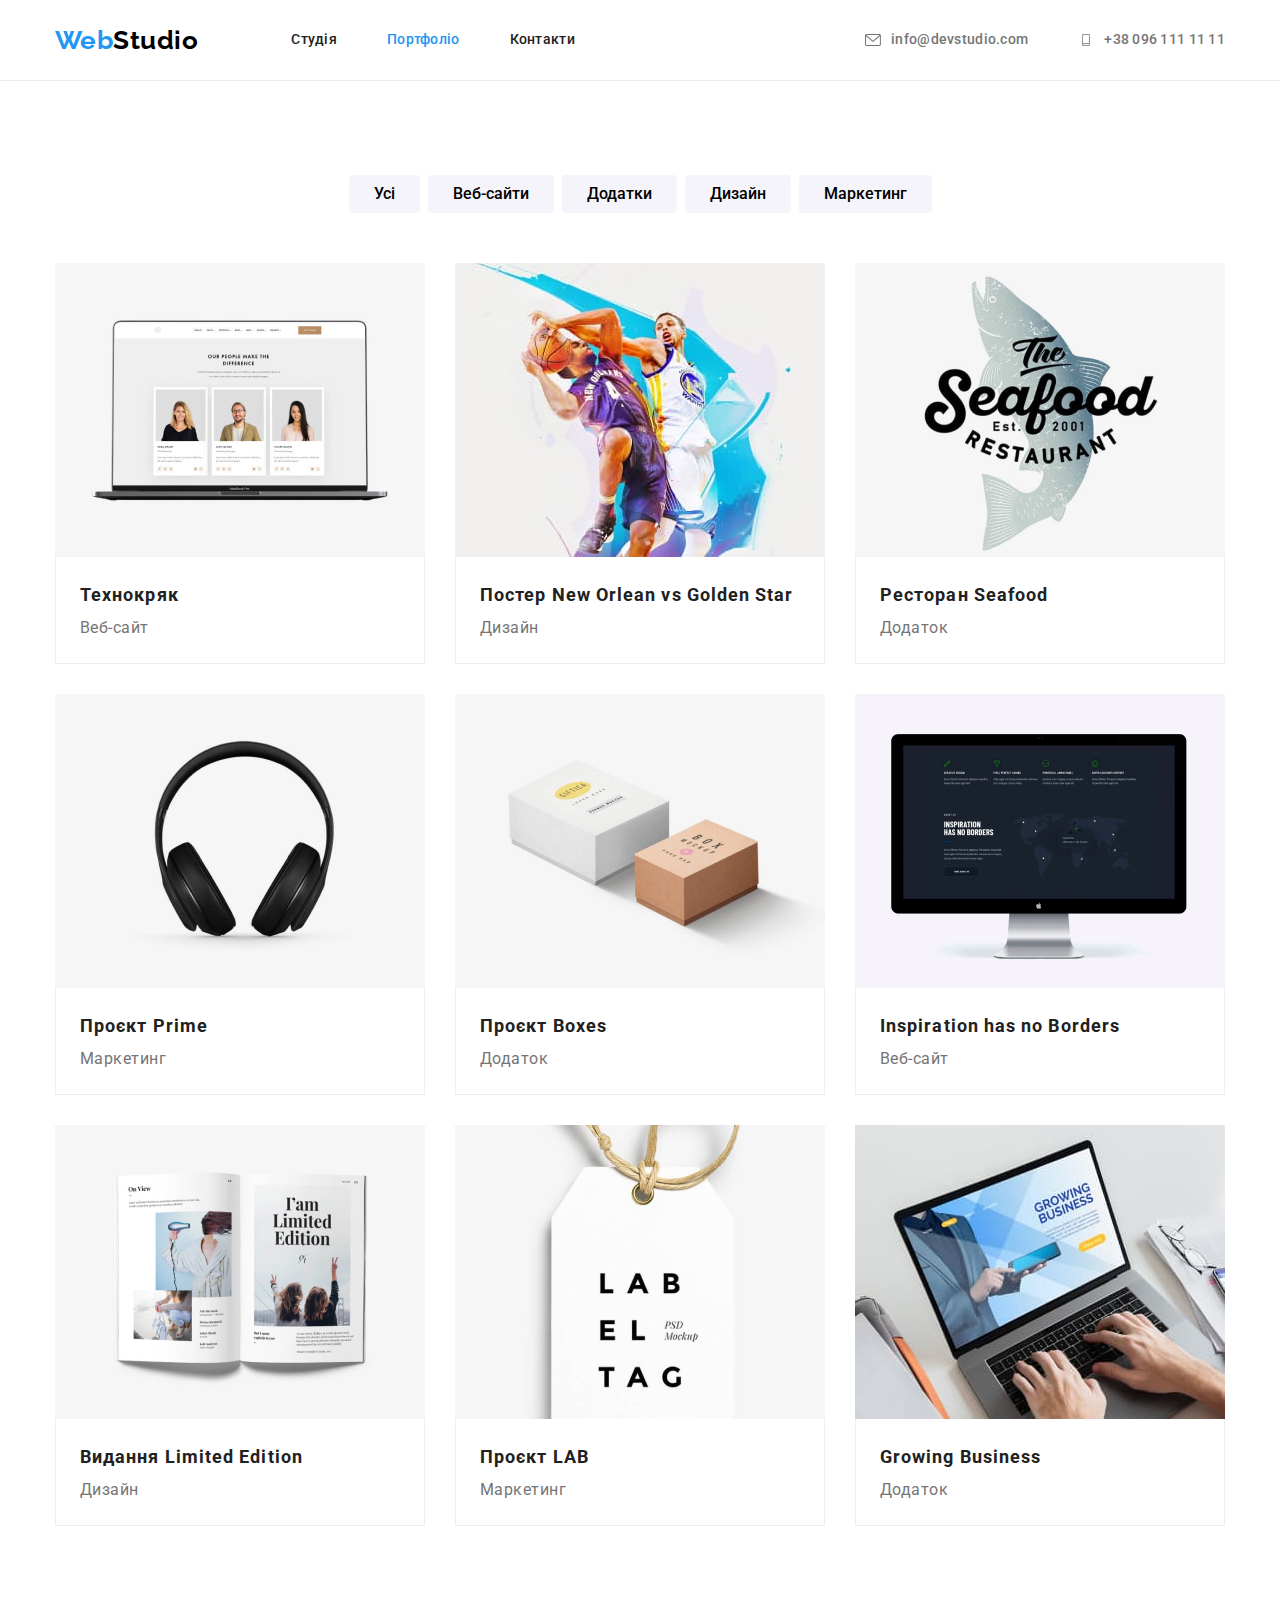
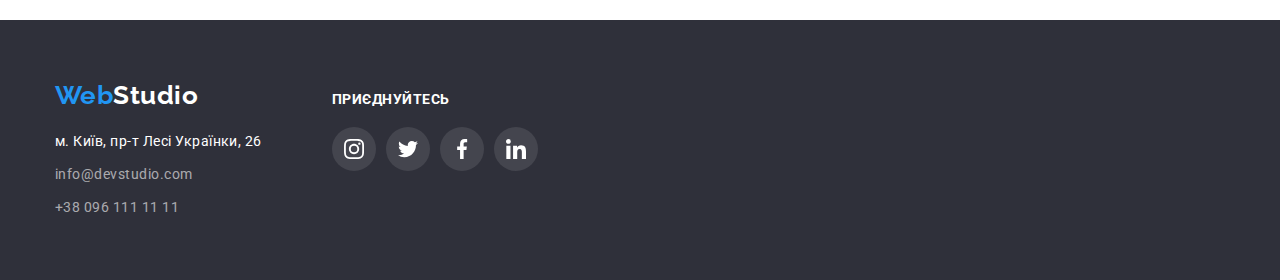
==== porfolio.html @ e79f1e32 "Summary" ====
<!DOCTYPE html>
<html lang="uk">
  <head>
    <meta charset="UTF-8" />
    <meta http-equiv="X-UA-Compatible" content="IE=edge" />
    <meta name="viewport" content="width=device-width, initial-scale=1.0" />
    <title>Студія</title>
    <link rel="preconnect" href="https://fonts.googleapis.com" />
    <link rel="preconnect" href="https://fonts.gstatic.com" crossorigin />
    <link
      href="https://fonts.googleapis.com/css2?family=Raleway:wght@700&family=Roboto:wght@400;500;700;900&display=swap"
      rel="stylesheet"
    />
    <link
      rel="stylesheet"
      href="https://cdnjs.cloudflare.com/ajax/libs/modern-normalize/1.0.0/modern-normalize.min.css"
    />
    <link href="css/styles.css" rel="stylesheet" />
  </head>
  <body>
    <!--Header-->
    <header class="header">
      <nav class="container main-header">
        <a href="./index.html" class="logo link"
          >Web<span class="logo-header">Studio</span>
        </a>
        <ul class="header-nav list">
          <li class="item">
            <a href="./index.html" class="link nav-link">Студія</a>
          </li>
          <li class="item">
            <a href="./porfolio.html" class="link nav-link current"
              >Портфоліо</a
            >
          </li>
          <li class="item"><a href="#" class="link nav-link">Контакти</a></li>
        </ul>

        <ul class="header-contacts list">
          <li class="item">
            <a href="mailto:info@devstudio.com" class="link">
              <svg class="header-icon" width="16" height="12">
                <use href="./images/icons.svg#icon-envelope"></use>
              </svg>
              info@devstudio.com
            </a>
          </li>
          <li class="item">
            <a href="tel:+380961111111" class="link">
              <svg class="header-icon" width="16" height="12">
                <use href="./images/icons.svg#icon-smartphone"></use>
              </svg>
              +38 096 111 11 11</a
            >
          </li>
        </ul>
      </nav>
    </header>

    <!--Main-->
    <main>
      <section class="section">
        <div class="container">
          <ul class="buttons-list list">
            <li class="item">
              <button class="button" type="button">Усі</button>
            </li>
            <li class="item">
              <button class="button" type="button">Веб-сайти</button>
            </li>
            <li class="item">
              <button class="button" type="button">Додатки</button>
            </li>
            <li class="item">
              <button class="button" type="button">Дизайн</button>
            </li>
            <li class="item">
              <button class="button" type="button">Маркетинг</button>
            </li>
          </ul>

          <ul class="projects-list list">
            <li class="item">
              <a href="#" class="project-link link">
                <div class="project-overlay">
                  <img
                    src="./images/img_project1.jpg"
                    alt="1 project"
                    width="370"
                  />
                  <p class="project-top-text">
                    Ресурс пропонує комплексні пропозиції з різним рівнем
                    функціоналу та сервісів. Все це дозволить відвідувачу
                    отримати вичерпні відомості про компанію чи приватну особу.
                  </p>
                </div>

                <div class="project-container">
                  <h2 class="project-title">Технокряк</h2>
                  <p class="project-type">Веб-сайт</p>
                </div>
              </a>
            </li>
            <li class="item">
              <a href="#" class="project-link link">
                <div class="project-overlay">
                  <img
                    src="./images/img_project2.jpg"
                    alt="2 project"
                    width="370"
                  />
                  <p class="project-top-text">
                    Ресурс пропонує комплексні пропозиції з різним рівнем
                    функціоналу та сервісів. Все це дозволить відвідувачу
                    отримати вичерпні відомості про компанію чи приватну особу.
                  </p>
                </div>
                <div class="project-container">
                  <h2 class="project-title">
                    Постер New Orlean vs Golden Star
                  </h2>
                  <p class="project-type">Дизайн</p>
                </div>
              </a>
            </li>
            <li class="item">
              <a href="#" class="project-link link">
                <div class="project-overlay">
                  <img
                    src="./images/img_project3.jpg"
                    alt="3 project"
                    width="370"
                  />
                  <p class="project-top-text">
                    Ресурс пропонує комплексні пропозиції з різним рівнем
                    функціоналу та сервісів. Все це дозволить відвідувачу
                    отримати вичерпні відомості про компанію чи приватну особу.
                  </p>
                </div>
                <div class="project-container">
                  <h2 class="project-title">Ресторан Seafood</h2>
                  <p class="project-type">Додаток</p>
                </div>
              </a>
            </li>
            <li class="item">
              <a href="#" class="project-link link">
                <div class="project-overlay">
                  <img
                    src="./images/img_project4.jpg"
                    alt="4 project"
                    width="370"
                  />
                  <p class="project-top-text">
                    Ресурс пропонує комплексні пропозиції з різним рівнем
                    функціоналу та сервісів. Все це дозволить відвідувачу
                    отримати вичерпні відомості про компанію чи приватну особу.
                  </p>
                </div>
                <div class="project-container">
                  <h2 class="project-title">Проєкт Prime</h2>
                  <p class="project-type">Маркетинг</p>
                </div>
              </a>
            </li>
            <li class="item">
              <a href="#" class="project-link link">
                <div class="project-overlay">
                  <img
                    src="./images/img_project5.jpg"
                    alt="5 project"
                    width="370"
                  />
                  <p class="project-top-text">
                    Ресурс пропонує комплексні пропозиції з різним рівнем
                    функціоналу та сервісів. Все це дозволить відвідувачу
                    отримати вичерпні відомості про компанію чи приватну особу.
                  </p>
                </div>
                <div class="project-container">
                  <h2 class="project-title">Проєкт Boxes</h2>
                  <p class="project-type">Додаток</p>
                </div>
              </a>
            </li>
            <li class="item">
              <a href="#" class="project-link link">
                <div class="project-overlay">
                  <img
                    src="./images/img_project6.jpg"
                    alt="6 project"
                    width="370"
                  />
                  <p class="project-top-text">
                    Ресурс пропонує комплексні пропозиції з різним рівнем
                    функціоналу та сервісів. Все це дозволить відвідувачу
                    отримати вичерпні відомості про компанію чи приватну особу.
                  </p>
                </div>
                <div class="project-container">
                  <h2 class="project-title">Inspiration has no Borders</h2>
                  <p class="project-type">Веб-сайт</p>
                </div>
              </a>
            </li>
            <li class="item">
              <a href="#" class="project-link link">
                <div class="project-overlay">
                  <img
                    src="./images/img_project7.jpg"
                    alt="7 project"
                    width="370"
                  />
                  <p class="project-top-text">
                    Ресурс пропонує комплексні пропозиції з різним рівнем
                    функціоналу та сервісів. Все це дозволить відвідувачу
                    отримати вичерпні відомості про компанію чи приватну особу.
                  </p>
                </div>
                <div class="project-container">
                  <h2 class="project-title">Видання Limited Edition</h2>
                  <p class="project-type">Дизайн</p>
                </div>
              </a>
            </li>
            <li class="item">
              <a href="#" class="project-link link">
                <div class="project-overlay">
                  <img
                    src="./images/img_project8.jpg"
                    alt="8 project"
                    width="370"
                  />
                  <p class="project-top-text">
                    Ресурс пропонує комплексні пропозиції з різним рівнем
                    функціоналу та сервісів. Все це дозволить відвідувачу
                    отримати вичерпні відомості про компанію чи приватну особу.
                  </p>
                </div>
                <div class="project-container">
                  <h2 class="project-title">Проєкт LAB</h2>
                  <p class="project-type">Маркетинг</p>
                </div>
              </a>
            </li>
            <li class="item">
              <a href="#" class="project-link link">
                <div class="project-overlay">
                  <img
                    src="./images/img_project9.jpg"
                    alt="9 project"
                    width="370"
                  />
                  <p class="project-top-text">
                    Ресурс пропонує комплексні пропозиції з різним рівнем
                    функціоналу та сервісів. Все це дозволить відвідувачу
                    отримати вичерпні відомості про компанію чи приватну особу.
                  </p>
                </div>
                <div class="project-container">
                  <h2 class="project-title">Growing Business</h2>
                  <p class="project-type">Додаток</p>
                </div>
              </a>
            </li>
          </ul>
        </div>
      </section>
    </main>

    <!--Footer-->
    <footer class="footer">
      <div class="container">
        <div class="footer-container">
          <div class="footer-logo-address">
            <a href="./index.html" class="logo link"
              >Web<span class="logo-footer">Studio</span>
            </a>
            <address class="footer-address">
              <ul class="footer-contacts list">
                <li class="item">
                  <a
                    href="https://goo.gl/maps/CPtrU1FHBa2aNyZL9"
                    target="_blank"
                    rel="noopener noreferrer nofollow"
                    class="address link"
                    >м. Київ, пр-т Лесі Українки, 26</a
                  >
                </li>
                <li class="item">
                  <a href="mailto:info@devstudio.com" class="link"
                    >info@devstudio.com</a
                  >
                </li>
                <li class="item">
                  <a href="tel:+380961111111" class="link">+38 096 111 11 11</a>
                </li>
              </ul>
            </address>
          </div>

          <div class="footer-socials">
            <p class="footer-socials-title">Приєднуйтесь</p>
            <ul class="footer-socials-list list">
              <li>
                <a href="#" class="footer-socials-link">
                  <svg class="footer-socials-icon" width="20" height="20">
                    <use href="./images/icons.svg#icon-instagram"></use>
                  </svg>
                </a>
              </li>
              <li>
                <a href="#" class="footer-socials-link">
                  <svg class="footer-socials-icon" width="20" height="20">
                    <use href="./images/icons.svg#icon-twitter"></use>
                  </svg>
                </a>
              </li>
              <li>
                <a href="#" class="footer-socials-link">
                  <svg class="footer-socials-icon" width="20" height="20">
                    <use href="./images/icons.svg#icon-facebook"></use>
                  </svg>
                </a>
              </li>
              <li>
                <a href="#" class="footer-socials-link">
                  <svg class="footer-socials-icon" width="20" height="20">
                    <use href="./images/icons.svg#icon-linkedin"></use>
                  </svg>
                </a>
              </li>
            </ul>
          </div>
        </div>
      </div>
    </footer>
  </body>
</html>
---- css/styles.css ----
:root {
  --primary-color-text: #757575;
  --title-color: #212121;
  --accent: #2196f3;
  --secondary-bg-color: #2f303a;
  --third-bg-color: #f5f4fa;
  --white-color: #ffffff;
  --black-color: #000000;
  --hero-button-bg: #188ce8;
  --icons-color: #afb1b8;
}

*,
::after,
::before {
  box-sizing: border-box;
}

h1,
h2,
h3,
h4,
h5,
h6,
p {
  padding: 0;
  margin: 0;
}

ul,
ol {
  margin: 0;
  padding-left: 0;
}

button {
  cursor: pointer;
}

address {
  font-style: normal;
}

img {
  display: block;
  max-width: 100%;
  height: auto;
}

body {
  background-color: var(--white-color);
  color: var(--primary-color-text);
  font-family: "Roboto", sans-serif;
  letter-spacing: 0.03em;
}

.container {
  margin-right: auto;
  margin-left: auto;
  width: 1200px;
  padding-left: 15px;
  padding-right: 15px;
  /*outline: 2px solid tomato;*/
}

.list {
  margin: 0;
  padding: 0;
  list-style: none;
}

.link {
  text-decoration: none;
}

.visually-hidden {
  position: absolute;
  white-space: nowrap;
  width: 1px;
  height: 1px;
  overflow: hidden;
  border: 0;
  padding: 0;
  clip: rect(0 0 0 0);
  clip-path: inset(50%);
  margin: -1px;
}

/*------Logo------*/
.logo {
  color: var(--accent);
  font-family: "Raleway";
  font-weight: 700;
  font-size: 26px;
  line-height: 1.19;
}

.logo-header {
  color: var(--black-color);
  font-family: "Raleway";
  font-size: 26px;
  line-height: 1.19;
}

.logo-footer {
  color: var(--white-color);
  font-family: "Raleway";
  font-size: 26px;
  line-height: 1.19;
}

/*------Header------*/

.header {
  border-bottom: 1px solid #ececec;
}

.header-nav {
  display: flex;
  margin-left: 93px;
}

.main-header {
  display: flex;
  align-items: center;
}

.header-nav .item + .item {
  margin-left: 50px;
}

.header-nav .link {
  display: block;
  padding-top: 32px;
  padding-bottom: 32px;

  color: var(--title-color);
  font-weight: 500;
  font-size: 14px;
  line-height: 1.14;
  letter-spacing: 0.02em;
  transition: color 250ms cubic-bezier(0.4, 0, 0.2, 1);
}

.header-nav .link:hover,
.header-nav .link:focus {
  color: var(--accent);
}

.header-nav .link.current {
  color: var(--accent);
}

.header-contacts {
  display: flex;
  margin-left: auto;
}

.header-contacts .item + .item {
  margin-left: 50px;
}

.header-contacts .link {
  display: flex;
  padding-top: 32px;
  padding-bottom: 32px;
  align-items: center;

  color: var(--primary-color-text);
  font-weight: 500;
  font-size: 14px;
  line-height: 1.14;
  letter-spacing: 0.02em;

  transition: color 250ms cubic-bezier(0.4, 0, 0.2, 1);
}

.header-contacts .link:hover,
.header-contacts .link:focus {
  color: var(--accent);
}

.header-icon {
  margin-right: 10px;
  fill: var(--primary-color-text);
  transition: fill 250ms cubic-bezier(0.4, 0, 0.2, 1);
}

.link:hover .header-icon,
.link:focus .header-icon {
  fill: var(--accent);
}

.nav-link {
  position: relative;
  display: block;
}

.link.nav-link::after {
  content: "";

  position: absolute;
  left: 0;
  bottom: -1px;

  display: block;
  width: 100%;
  height: 4px;
  background-color: var(--accent);
  color: var(--accent);

  transform: scaleX(0);
  transition: transform 250ms cubic-bezier(0.4, 0, 0.2, 1);
}

.nav-link:hover::after {
  transform: scaleX(1);
}

/*------Section-title------*/
.section {
  padding-top: 94px;
  padding-bottom: 94px;
}

.section-title {
  margin-bottom: 50px;
  text-align: center;

  color: var(--title-color);
  font-weight: 700;
  font-size: 36px;
  line-height: 1.16;
}

/*------Hero------*/
.hero {
  background-color: var(--secondary-bg-color);
  background-image: linear-gradient(
      to right,
      rgba(47, 48, 58, 0.4),
      rgba(47, 48, 58, 0.4)
    ),
    url(../images/hero_bg.jpg);
  background-position: center;
  text-align: center;
  padding-top: 200px;
  padding-bottom: 200px;
  width: 1600px;
  margin-right: auto;
  margin-left: auto;
}

.hero-title {
  margin: 0 auto;
  width: 696px;

  color: var(--white-color);
  font-weight: 900;
  font-size: 44px;
  line-height: 1.36;

  letter-spacing: 0.06em;
  text-transform: uppercase;
}

.hero-button {
  display: inline-block;
  border-radius: 4px;
  margin-top: 40px;
  border: none;
  padding: 10px 32px;

  color: var(--white-color);
  background-color: var(--accent);
  font-family: inherit;
  font-weight: 700;
  font-size: 16px;
  line-height: 1.87;
  letter-spacing: 0.06em;
  cursor: pointer;
  transition: background-color 250ms cubic-bezier(0.4, 0, 0.2, 1);
}

.hero-button:hover,
.hero-button:focus {
  background-color: var(--hero-button-bg);
}

.backdrop {
  position: fixed;
  left: 0;
  top: 0;
  width: 100%;
  height: 100%;
  background-color: rgba(0, 0, 0, 0.2);
  transition: opacity 500ms linear, visibility 500ms linear;
}

.backdrop.is-hidden {
  opacity: 0;
  pointer-events: none;
  visibility: hidden;
}

.modal {
  width: 528px;
  height: 581px;
  background-color: var(--white-color);
  box-shadow: 0px 1px 3px rgba(0, 0, 0, 0.12), 0px 1px 1px rgba(0, 0, 0, 0.14),
    0px 2px 1px rgba(0, 0, 0, 0.2);
  border-radius: 4px;

  position: absolute;
  top: 50%;
  left: 50%;
  transform: translate(-50%, -50%);
}

.close-button {
  position: absolute;
  top: 0;
  right: 0;
  margin-top: 8px;
  margin-right: 8px;
  width: 30px;
  height: 30px;
  border-radius: 50%;
  background-color: var(--white-color);
  border: 1px solid rgba(0, 0, 0, 0.1);
}

/*------Benefits-list------*/

.benefit-section {
  padding-bottom: 0px;
}
.benefits-list {
  display: flex;
  flex-wrap: wrap;
}

.benefits-list .title {
  color: var(--title-color);
  font-size: 14px;
  line-height: 1.14;
  text-transform: uppercase;
}

.benefits-list .benefit {
  margin-top: 10px;

  color: var(--primary-color-text);
  font-size: 14px;
  line-height: 1.71;
}

.benefits-list .item {
  width: 270px;
  margin-right: 30px;
}

.benefits-list .item:last-child {
  margin-right: 0;
}

.benefits-icon-bg {
  width: 270px;
  height: 120px;
  background-color: var(--third-bg-color);
  margin-bottom: 30px;

  display: flex;
  justify-content: center;
  align-items: center;
}

/*------Work list------*/

.work-list {
  display: flex;
  flex-wrap: wrap;
}

.work-list .item:not(:last-child) {
  margin-right: 30px;
}

.work-item-container {
  position: relative;
}

.work-text-top {
  position: absolute;
  bottom: 0;

  width: 100%;
  padding-top: 27px;
  padding-bottom: 27px;
  font-weight: 700;
  font-size: 14px;
  line-height: 1.14;
  text-align: center;
  text-transform: uppercase;

  color: var(--white-color);
  background-color: rgba(47, 48, 58, 0.8);
}

/*------Members-list------*/
.members-list {
  display: flex;
  flex-wrap: wrap;
}

.members-list .members-item:not(:last-child) {
  width: 270px;
  margin-right: 30px;
}

.members-list .members-item {
  border-radius: 0px 0px 4px 4px;
}

.member-container .member {
  margin-top: 30px;

  color: var(--title-color);
  font-size: 16px;
  line-height: 1.18;
  text-align: center;
}

.member-container .position {
  margin-top: 10px;

  color: var(--primary-color-text);
  font-size: 16px;
  line-height: 1.18;
  text-align: center;
}

.team {
  margin: 0;
  background-color: var(--third-bg-color);
}

.members-list .members-item {
  background-color: var(--white-color);
  box-shadow: 0px 4px 4px rgba(00, 00, 00, 0.25);
}

.member-socials-list {
  display: flex;
  gap: 10px;
  justify-content: center;
  align-items: center;
  margin-top: 16px;
  margin-bottom: 30px;
}

.social-link {
  display: flex;
  justify-content: center;
  align-items: center;

  width: 44px;
  height: 44px;
  border-radius: 50%;

  transition: background-color 250ms cubic-bezier(0.4, 0, 0.2, 1);
}

.social-link:hover,
.social-link:focus {
  background-color: var(--accent);
}

.social-icon {
  display: flex;
  justify-content: center;
  align-items: center;
  fill: var(--icons-color);

  transition: fill 250ms cubic-bezier(0.4, 0, 0.2, 1);
}

.social-link:hover .social-icon,
.social-link:focus .social-icon {
  fill: var(--white-color);
}

/*------Clients------*/
.clients-list {
  display: flex;
  flex-wrap: wrap;
  justify-content: center;
  align-items: center;
  gap: 30px;
}

.client-link {
  display: flex;
  justify-content: center;
  align-items: center;

  width: 170px;
  height: 92px;
  border: 1px solid var(--icons-color);
  border-radius: 4px;

  transition: border 250ms cubic-bezier(0.4, 0, 0.2, 1);
}

.client-link:hover,
.client-link:focus {
  border: 1px solid var(--accent);
}

.client-icon {
  display: flex;
  justify-content: center;
  align-items: center;

  fill: var(--icons-color);

  transition: fill 250ms cubic-bezier(0.4, 0, 0.2, 1);
}

.client-link:hover .client-icon,
.client-link:focus .client-icon {
  fill: var(--accent);
}

/*------Footer------*/
.footer {
  background-color: var(--secondary-bg-color);
  padding-top: 60px;
  padding-bottom: 60px;
}

.footer .logo {
  display: block;
}

.footer-container {
  display: flex;
  align-items: baseline;
}

.footer-address {
  margin-top: 20px;
}

.footer-address .item:not(:last-child) {
  margin-bottom: 9px;
}

.footer-contacts .link {
  color: rgba(255, 255, 255, 0.6);
  font-size: 14px;
  line-height: 1.71;

  transition: color 250ms cubic-bezier(0.4, 0, 0.2, 1);
}

.footer-contacts .address {
  color: var(--white-color);
  font-size: 14px;
  line-height: 1.71;
}

.footer-contacts .link:hover,
.footer-contacts .link:focus {
  color: var(--accent);
}

.footer-socials {
  margin-left: 70px;
}

.footer-socials-title {
  color: var(--white-color);
  margin-bottom: 20px;
  font-weight: 700;
  font-size: 14px;
  line-height: 1.14;
  text-transform: uppercase;
}

.footer-socials-list {
  display: flex;
  gap: 10px;
}

.footer-socials-link {
  display: flex;
  justify-content: center;
  align-items: center;

  width: 44px;
  height: 44px;
  border-radius: 50%;
  background-color: rgba(255, 255, 255, 0.1);

  transition: background-color 250ms cubic-bezier(0.4, 0, 0.2, 1);
}

.footer-socials-link:hover,
.footer-socials-link:focus {
  background-color: var(--accent);
}

.footer-socials-icon {
  display: flex;
  justify-content: center;
  align-items: center;

  fill: var(--white-color);
}

/*------Portfolio------*/

.buttons-list {
  display: flex;
  flex-wrap: wrap;
  justify-content: center;
  margin-bottom: 50px;
}

.buttons-list .button {
  padding: 6px 25px;
  border-radius: 4px;
  border: none;

  color: var(--black-color);
  background-color: var(--third-bg-color);
  font-family: inherit;
  font-weight: 500;
  font-size: 16px;
  line-height: 1.62;
  cursor: pointer;

  transition: background-color 250ms cubic-bezier(0.4, 0, 0.2, 1);
}

.buttons-list .item {
  transition: box-shadow 250ms cubic-bezier(0.4, 0, 0.2, 1);
}

.buttons-list .item:not(:last-child) {
  margin-right: 8px;
}

.buttons-list .item:hover,
.buttons-list .item:focus {
  box-shadow: 0px 4px 4px rgba(00, 00, 00, 0.25);
}

.buttons-list .button:hover,
.buttons-list .button:focus {
  color: var(--white-color);
  background-color: var(--accent);
  font-weight: 500;
  font-size: 16px;
  line-height: 1.62;
}

.projects-list {
  display: flex;
  flex-wrap: wrap;
  gap: 30px;
}

.projects-list .item {
  flex-basis: calc((100% - 60px) / 3);
}

.project-link {
  display: block;
  color: inherit;

  transition: box-shadow 250ms cubic-bezier(0.4, 0, 0.2, 1);
}

.project-link:hover,
.project-link:focus {
  box-shadow: 0px 4px 4px rgba(0, 0, 0, 0.25);
}

.project-overlay {
  position: relative;
  overflow: hidden;
}

.project-top-text {
  position: absolute;
  top: 0;
  height: 100%;

  color: var(--white-color);
  background-color: rgba(33, 150, 243, 0.9);
  font-size: 18px;
  line-height: 1.55;
  padding: 63px 24px;

  transform: translateY(100%);
  transition: transform 250ms cubic-bezier(0.4, 0, 0.2, 1);
}

.project-link:hover .project-top-text,
.project-link:focus .project-top-text {
  transform: translateY(0);
}

.project-container {
  padding: 20px 24px;
  border: 1px solid #eeeeee;
  border-top: none;
}

.project-container .project-title {
  color: var(--title-color);
  font-weight: 700;
  font-size: 18px;
  line-height: 2;
  letter-spacing: 0.06em;
}

.project-container .project-type {
  font-size: 16px;
  line-height: 1.87;
}

.projects-item {
  background-color: var(--white-color);
}
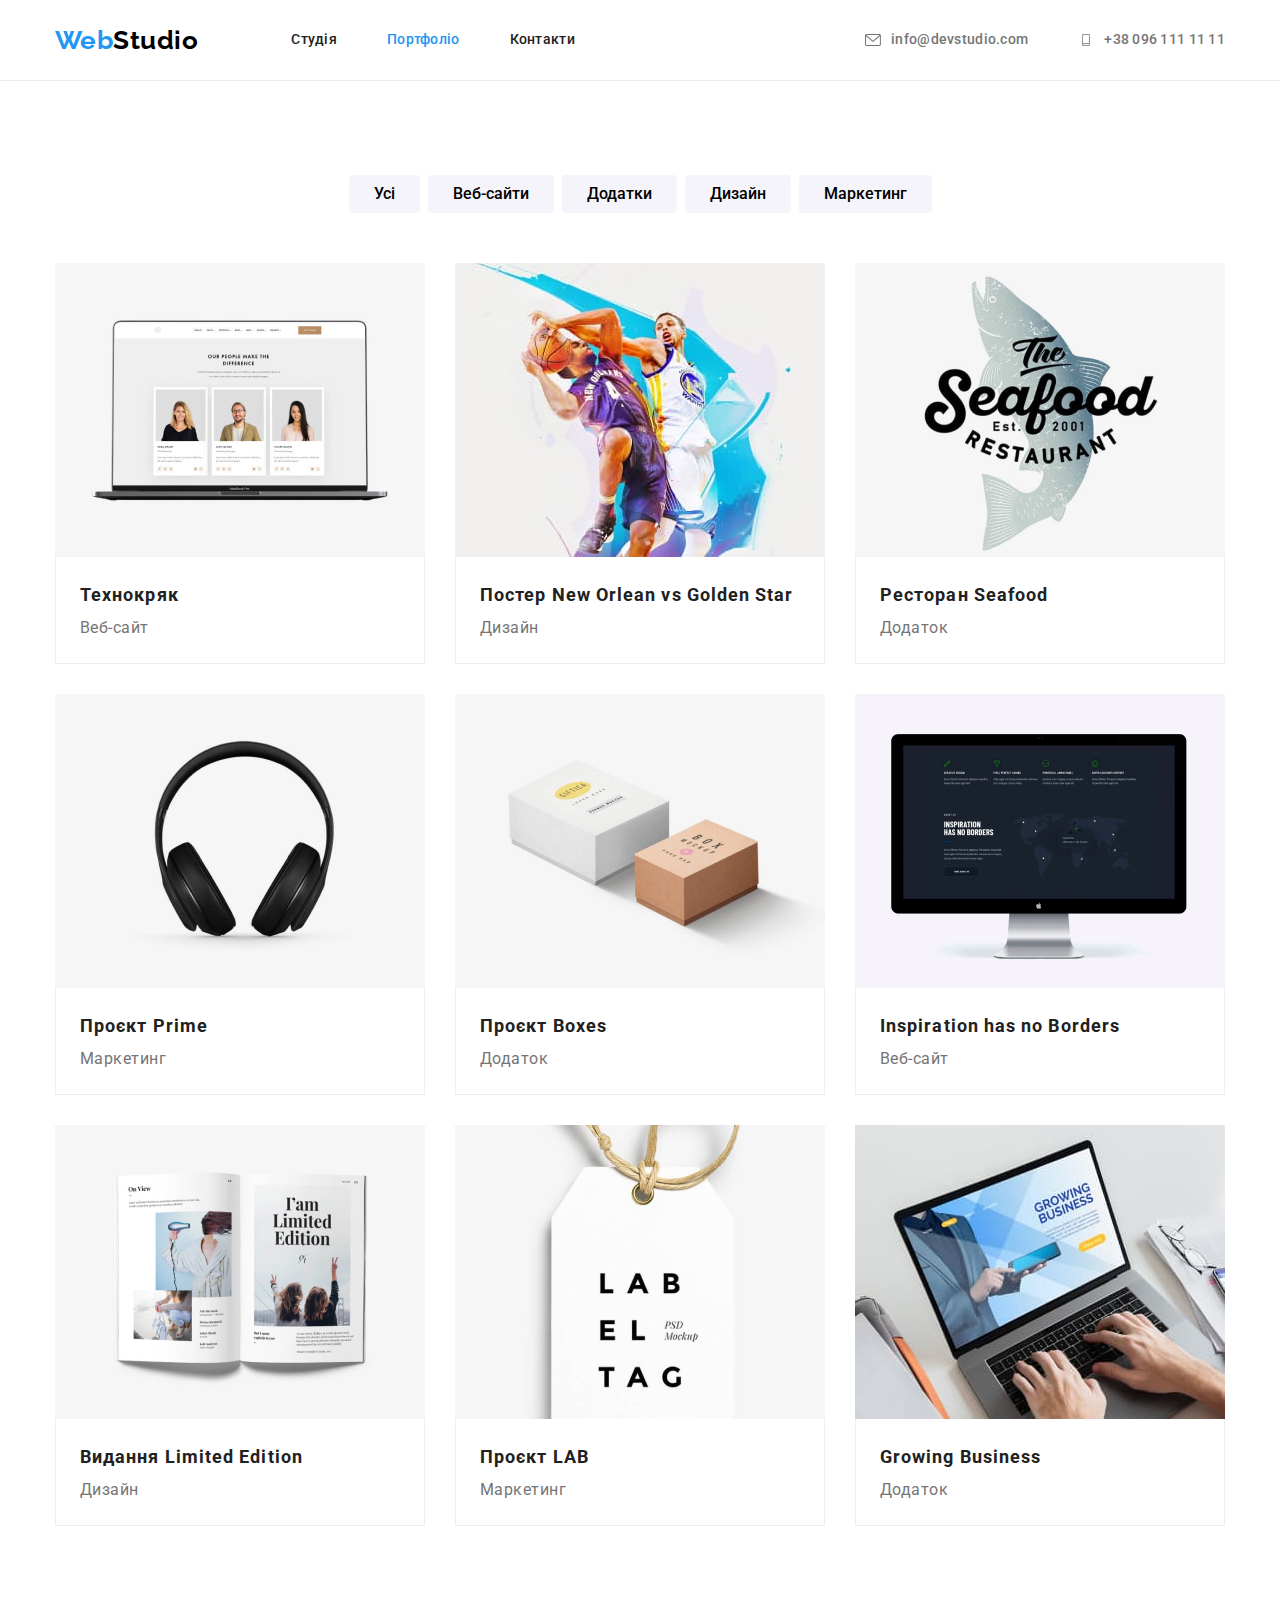
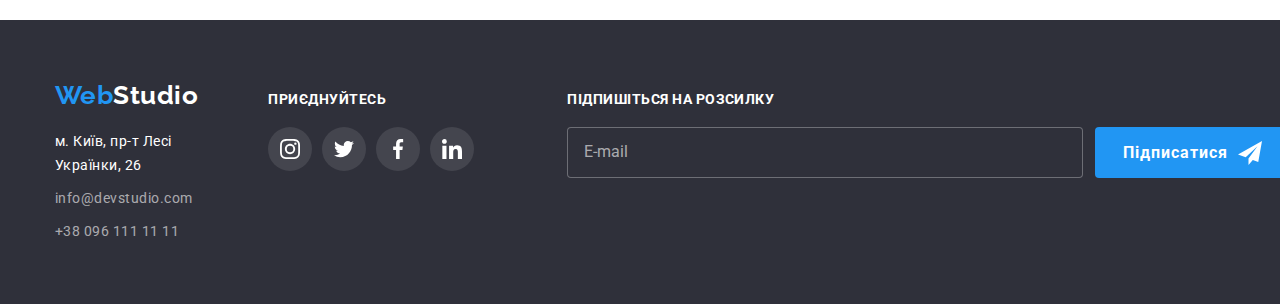
==== commit e96421cd: "Summary" ====
--- a/porfolio.html
+++ b/porfolio.html
@@ -332,6 +332,21 @@
               </li>
             </ul>
           </div>
+
+          <div class="footer-form">
+            <p class="form-title">Підпишіться на розсилку</p>
+            <form class="main-form">
+              <label>
+                <input type="email" name="email" placeholder="E-mail" />
+              </label>
+              <button type="submit" class="footer-form-button">
+                Підписатися
+                <svg class="button-send-icon" width="24" height="24">
+                  <use href="./images/icons.svg#icon-send"></use>
+                </svg>
+              </button>
+            </form>
+          </div>
         </div>
       </div>
     </footer>
--- a/css/styles.css
+++ b/css/styles.css
@@ -6,7 +6,7 @@
   --third-bg-color: #f5f4fa;
   --white-color: #ffffff;
   --black-color: #000000;
-  --hero-button-bg: #188ce8;
+  --button-bg: #188ce8;
   --icons-color: #afb1b8;
 }
 
@@ -284,7 +284,7 @@
 
 .hero-button:hover,
 .hero-button:focus {
-  background-color: var(--hero-button-bg);
+  background-color: var(--button-bg);
 }
 
 .backdrop {
@@ -577,6 +577,7 @@
 
 .footer-socials {
   margin-left: 70px;
+  margin-right: 93px;
 }
 
 .footer-socials-title {
@@ -617,6 +618,69 @@
   align-items: center;
 
   fill: var(--white-color);
+}
+
+.main-form {
+  display: flex;
+}
+
+.footer-form input {
+  padding-top: 15px;
+  padding-bottom: 15px;
+  padding-left: 16px;
+  padding-right: 295px;
+
+  border: 1px solid rgba(255, 255, 255, 0.3);
+  border-radius: 4px;
+
+  background-color: var(--secondary-bg-color);
+}
+
+.footer-form input::placeholder {
+  font-size: 16px;
+  line-height: 1.25;
+
+  color: rgba(255, 255, 255, 0.6);
+}
+
+.form-title {
+  font-weight: 700;
+  font-size: 14px;
+  line-height: 1.14;
+  text-transform: uppercase;
+
+  color: var(--white-color);
+
+  margin-bottom: 20px;
+}
+
+.footer-form-button {
+  display: flex;
+  justify-content: center;
+  align-items: center;
+  margin-left: 12px;
+  padding: 10px 28px;
+
+  background-color: var(--accent);
+  color: var(--white-color);
+  border-radius: 4px;
+  border: none;
+
+  font-weight: 700;
+  font-size: 16px;
+  line-height: 1.875;
+  letter-spacing: 0.06em;
+
+  transition: background-color 250ms cubic-bezier(0.4, 0, 0.2, 1);
+}
+
+.footer-form-button:hover,
+.footer-form-button:focus {
+  background-color: var(--button-bg);
+}
+
+.button-send-icon {
+  margin-left: 10px;
 }
 
 /*------Portfolio------*/
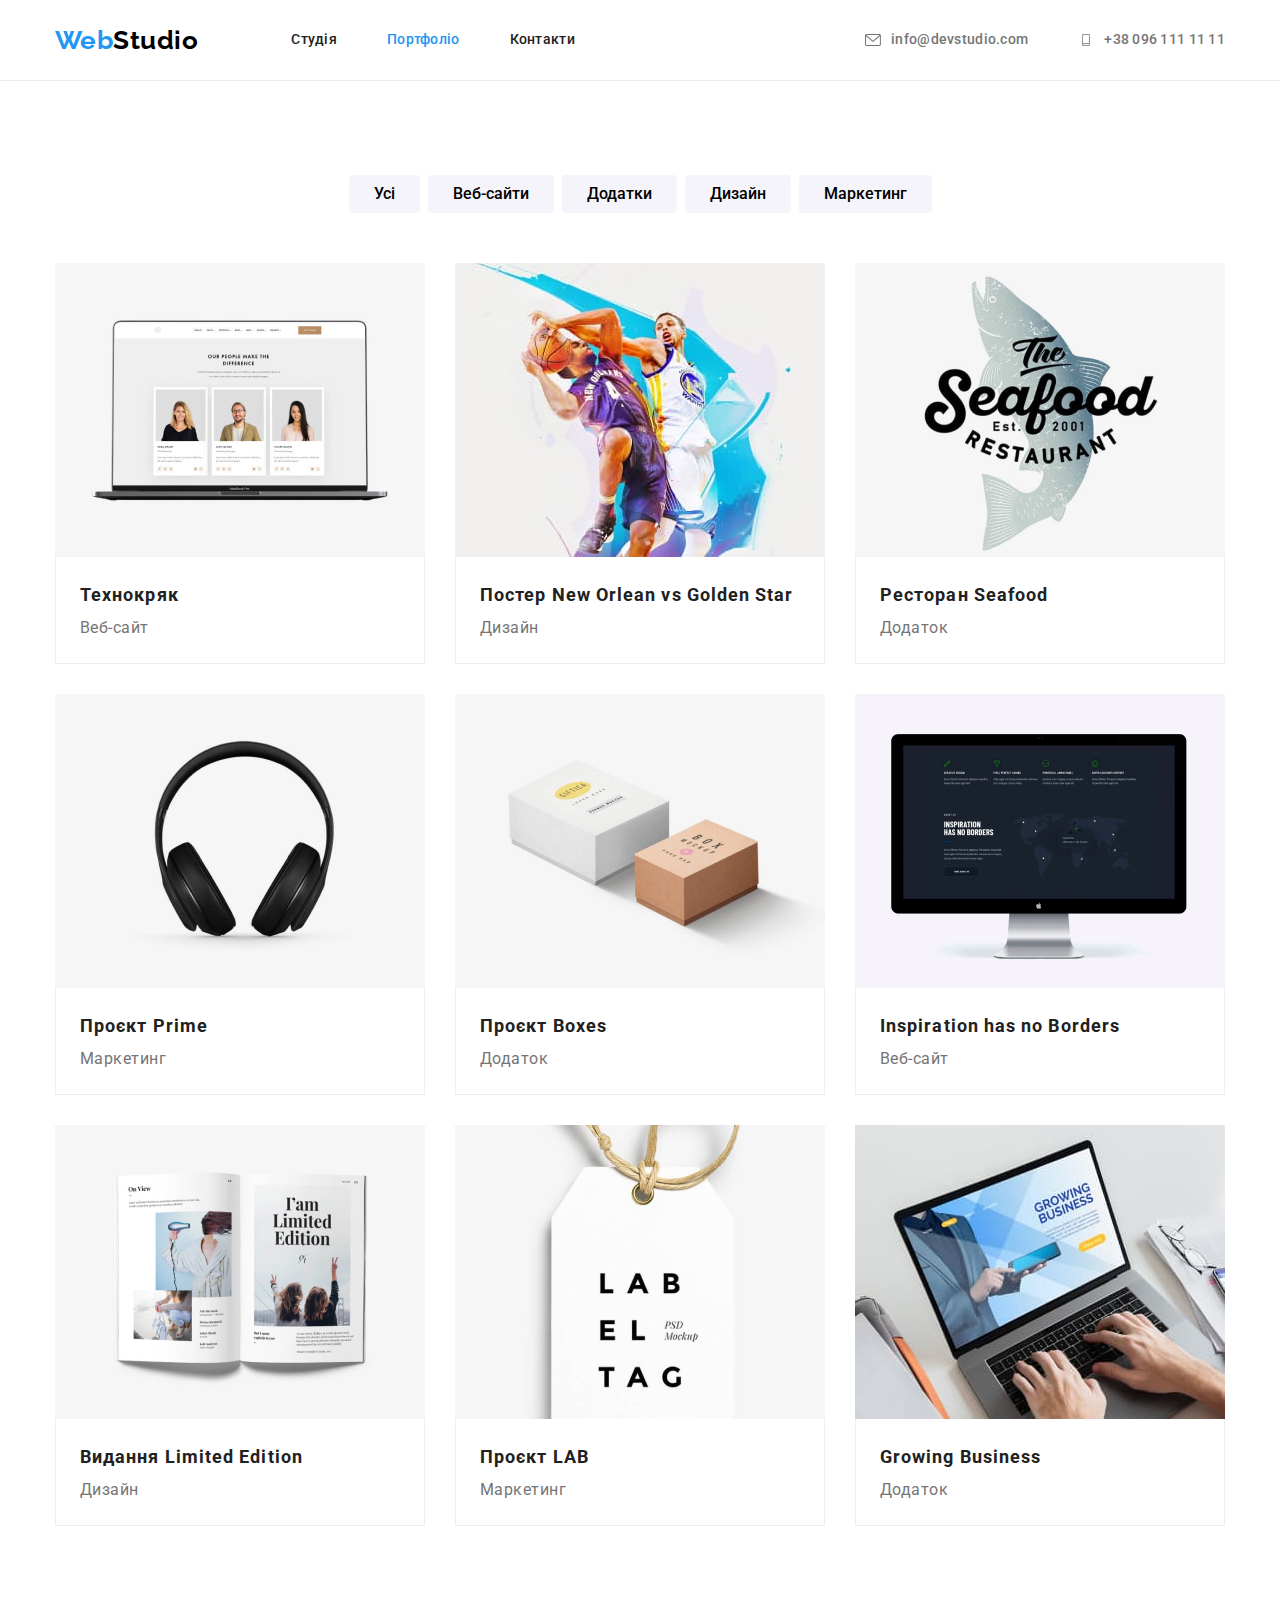
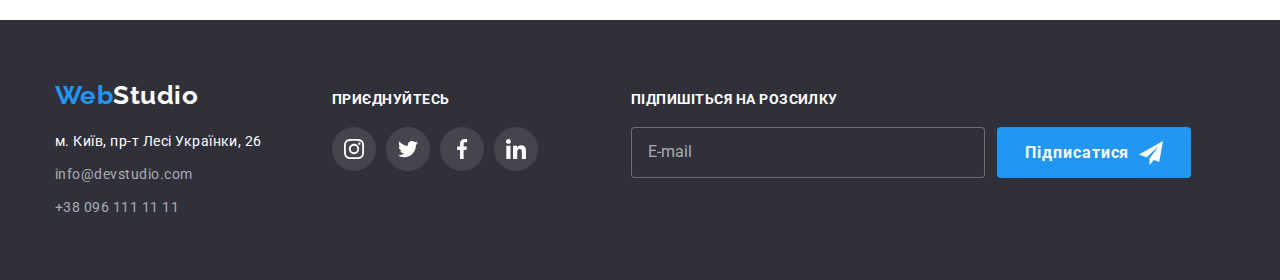
==== commit a65e4c62: "Summary" ====
--- a/porfolio.html
+++ b/porfolio.html
@@ -335,10 +335,13 @@
 
           <div class="footer-form">
             <p class="form-title">Підпишіться на розсилку</p>
-            <form class="main-form">
-              <label>
-                <input type="email" name="email" placeholder="E-mail" />
-              </label>
+            <form class="form">
+              <input
+                type="email"
+                name="email"
+                placeholder="E-mail"
+                class="footer-input"
+              />
               <button type="submit" class="footer-form-button">
                 Підписатися
                 <svg class="button-send-icon" width="24" height="24">
--- a/css/styles.css
+++ b/css/styles.css
@@ -328,6 +328,154 @@
   border-radius: 50%;
   background-color: var(--white-color);
   border: 1px solid rgba(0, 0, 0, 0.1);
+  transition: fill 250ms cubic-bezier(0.4, 0, 0.2, 1);
+}
+
+.close-button:hover,
+.close-button:focus {
+  fill: var(--accent);
+}
+
+.modal-form-title {
+  display: flex;
+  justify-content: center;
+  align-items: center;
+  margin-top: 40px;
+  margin-bottom: 12px;
+
+  font-weight: 700;
+  font-size: 20px;
+  line-height: 1.15;
+
+  color: var(--title-color);
+}
+
+.form-field {
+  display: flex;
+  flex-direction: column;
+  margin-right: 40px;
+  margin-left: 40px;
+  margin-bottom: 10px;
+  position: relative;
+}
+
+.modal-input {
+  border: 1px solid rgba(33, 33, 33, 0.2);
+  border-radius: 4px;
+  height: 40px;
+  padding-left: 42px;
+  outline: none;
+  transition: border 250ms cubic-bezier(0.4, 0, 0.2, 1),
+    fill 250ms cubic-bezier(0.4, 0, 0.2, 1);
+}
+
+.modal-input:focus {
+  border: 1px solid var(--accent);
+}
+
+.modal-input:focus + .form-icon {
+  fill: var(--accent);
+}
+
+.form-field .form-icon {
+  position: absolute;
+  top: 50%;
+  left: 12px;
+}
+
+.form-field label {
+  display: flex;
+  align-items: center;
+  font-size: 12px;
+  line-height: 1.16;
+  letter-spacing: 0.01em;
+  margin-bottom: 4px;
+
+  color: var(--primary-color-text);
+}
+
+.form-field .modal-textarea {
+  resize: none;
+  border: 1px solid rgba(33, 33, 33, 0.2);
+  border-radius: 4px;
+  padding: 12px 16px;
+  width: 100%;
+  height: 120px;
+  outline: none;
+  transition: border 250ms cubic-bezier(0.4, 0, 0.2, 1);
+}
+
+.form-field .modal-textarea:focus {
+  border: 1px solid var(--accent);
+}
+
+.form-field .modal-textarea::placeholder {
+  font-family: "Roboto";
+  font-style: normal;
+  font-weight: 400;
+  font-size: 12px;
+  line-height: 1.16;
+  letter-spacing: 0.01em;
+  color: rgba(117, 117, 117, 0.5);
+}
+
+.modal-button {
+  background: var(--accent);
+  color: var(--white-color);
+  border-radius: 4px;
+  border: none;
+  padding: 10px 52px;
+
+  font-weight: 700;
+  font-size: 16px;
+  line-height: 1.88;
+  letter-spacing: 0.06em;
+
+  transition: background-color 250ms cubic-bezier(0.4, 0, 0.2, 1);
+}
+
+.modal-button:hover,
+.modal-button:focus {
+  background-color: var(--button-bg);
+  box-shadow: 0px 4px 4px rgba(0, 0, 0, 0.15);
+}
+
+.modal-checkbox {
+  appearance: none;
+  position: absolute;
+}
+
+.icon {
+  display: inline-block;
+  width: 16px;
+  height: 15px;
+  border: 2px solid var(--title-color);
+  border-radius: 2px;
+  margin-right: 7px;
+}
+
+.modal-checkbox:checked + .icon {
+  background-color: var(--accent);
+  background-image: url(../images/check.svg);
+  background-size: contain;
+  background-origin: border-box;
+  border-color: var(--accent);
+}
+
+.form-checkbox {
+  padding-right: auto;
+  padding-left: auto;
+  margin-bottom: 30px;
+  margin-top: 20px;
+}
+
+.form-checkbox .checkbox-label {
+  font-size: 14px;
+  line-height: 1.71;
+}
+
+.checkbox-label-link {
+  color: var(--accent);
 }
 
 /*------Benefits-list------*/
@@ -620,15 +768,15 @@
   fill: var(--white-color);
 }
 
-.main-form {
-  display: flex;
-}
-
-.footer-form input {
+.form {
+  display: flex;
+}
+
+.footer-form .footer-input {
   padding-top: 15px;
   padding-bottom: 15px;
   padding-left: 16px;
-  padding-right: 295px;
+  width: 354px;
 
   border: 1px solid rgba(255, 255, 255, 0.3);
   border-radius: 4px;
@@ -636,7 +784,7 @@
   background-color: var(--secondary-bg-color);
 }
 
-.footer-form input::placeholder {
+.footer-form .footer-input::placeholder {
   font-size: 16px;
   line-height: 1.25;
 
